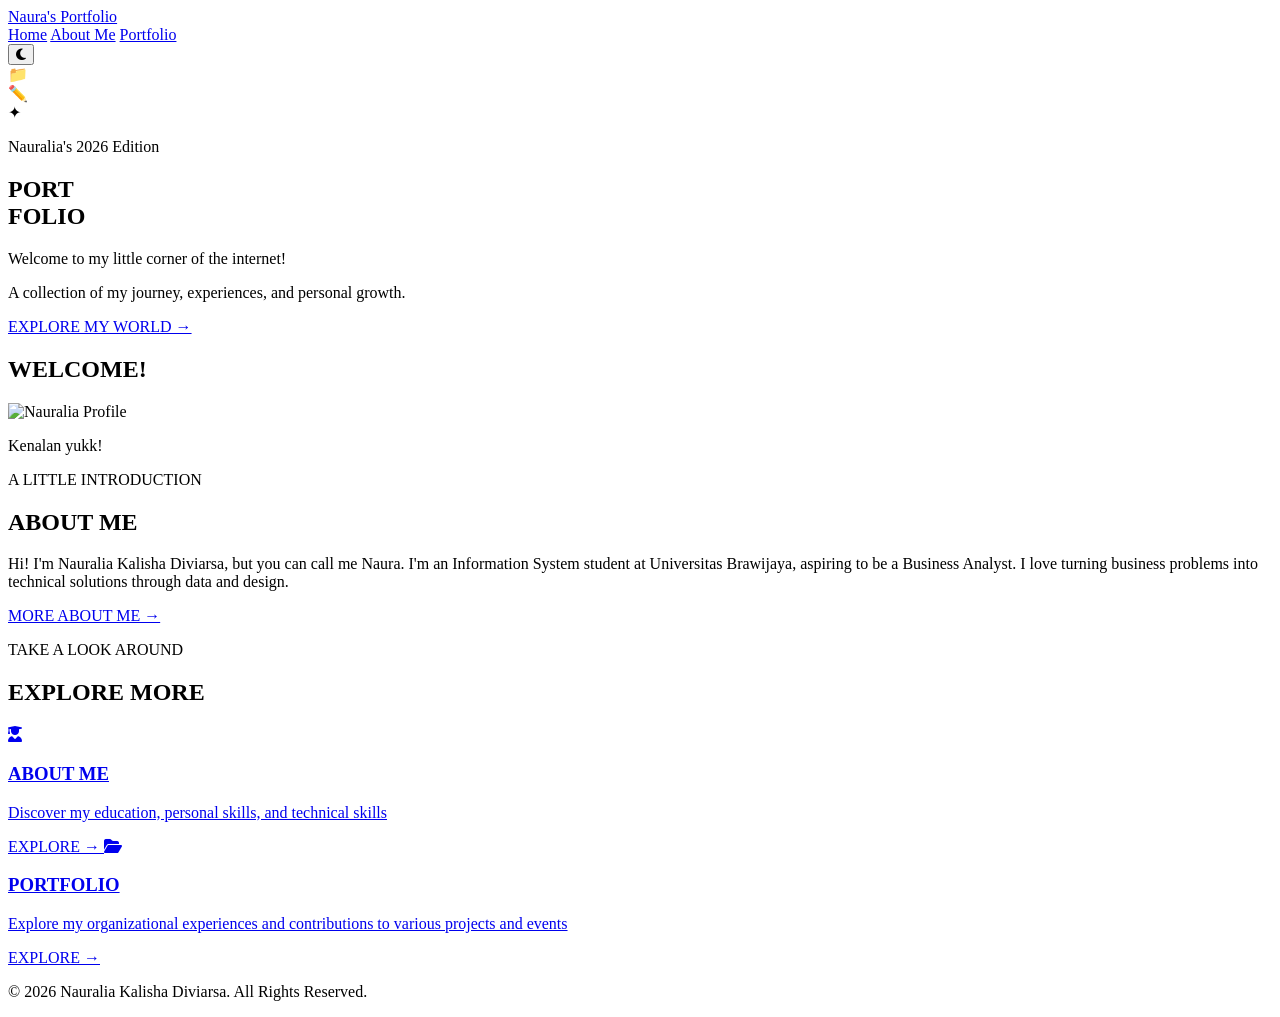
==== index.html @ dfed9130 "Add files via upload" ====
<!DOCTYPE html>
<html lang="en">
<head>
    <meta charset="UTF-8">
    <meta name="viewport" content="width=device-width, initial-scale=1.0">
    <title>Naura's Portfolio</title>
    <link rel="stylesheet" href="css/style.css">
    <script src="js/script.js" defer></script>
    <link href="https://fonts.googleapis.com/css2?family=Press+Start+2P&family=Nunito:wght@400;600;700;800;900&family=Caveat:wght@400;600;700&family=DM+Sans:wght@400;500;600;700&display=swap" rel="stylesheet">
    <link rel="stylesheet" href="https://cdnjs.cloudflare.com/ajax/libs/font-awesome/6.5.2/css/all.min.css">
</head>

<body>

<header class="navbar">
    <a href="index.html" class="logo">Naura's Portfolio</a>
    <nav>
        <a href="index.html" class="active">Home</a>
        <a href="about.html">About Me</a>
        <a href="portfolio.html">Portfolio</a>
    </nav>

    <button id="themeButton" class="theme-button">
        <i class="fas fa-moon"></i>
    </button>
</header>

<main>

    <section class="cover-section">
        <div class="cover-paper">
            <div class="decoration folder">📁</div>
            <div class="decoration pencil">✏️</div>
            <div class="decoration star">✦</div>
            <p class="cover-year">Nauralia's 2026 Edition</p>
            <h1 class="pixel-title">
                PORT<br>FOLIO
            </h1>
            <p class="handwriting">
                Welcome to my little corner of the internet!
            </p>
            <p class="cover-description">
                A collection of my journey, experiences, and personal growth.
            </p>
            <a href="about.html" class="cover-button">
                EXPLORE MY WORLD →
            </a>
        </div>
    </section>

    <section class="intro-section">
        <div class="intro-photo-area">
            <h2 class="hello-title">WELCOME!</h2>
            <div class="photo-paper">
                <img src="images/profile.jpeg" alt="Nauralia Profile">
            </div>
            <p class="handwriting">Kenalan yukk!</p>
        </div>

        <div class="intro-information">
            <p class="section-label">A LITTLE INTRODUCTION</p>
            <h2 class="pixel-heading">ABOUT ME</h2>
            <p>
                Hi! I'm Nauralia Kalisha Diviarsa, but you can call me Naura. I'm an Information
                System student at Universitas Brawijaya, aspiring to be a Business Analyst. I love turning 
                business problems into technical solutions through data and design.
            </p>
            <a href="about.html" class="text-button">
                MORE ABOUT ME →
            </a>
        </div>
    </section>

    <section class="explore-section">
        <p class="section-label">TAKE A LOOK AROUND</p>
        <h2 class="pixel-heading">EXPLORE MORE</h2>
        <div class="explore-grid">
            <a href="about.html" class="explore-card">
                <i class="fas fa-user-graduate"></i>
                <h3>ABOUT ME</h3>
                <p>
                    Discover my education, personal skills, and technical skills
                </p>
                <span>EXPLORE →</span>
            </a>

            <a href="portfolio.html" class="explore-card">
                <i class="fas fa-folder-open"></i>
                <h3>PORTFOLIO</h3>
                <p>
                    Explore my organizational experiences
                    and contributions to various projects and events
                </p>
                <span>EXPLORE →</span>
            </a>
        </div>
    </section>

</main>

<footer>
    <p>© 2026 Nauralia Kalisha Diviarsa. All Rights Reserved.</p>
</footer>

</body>
</html>
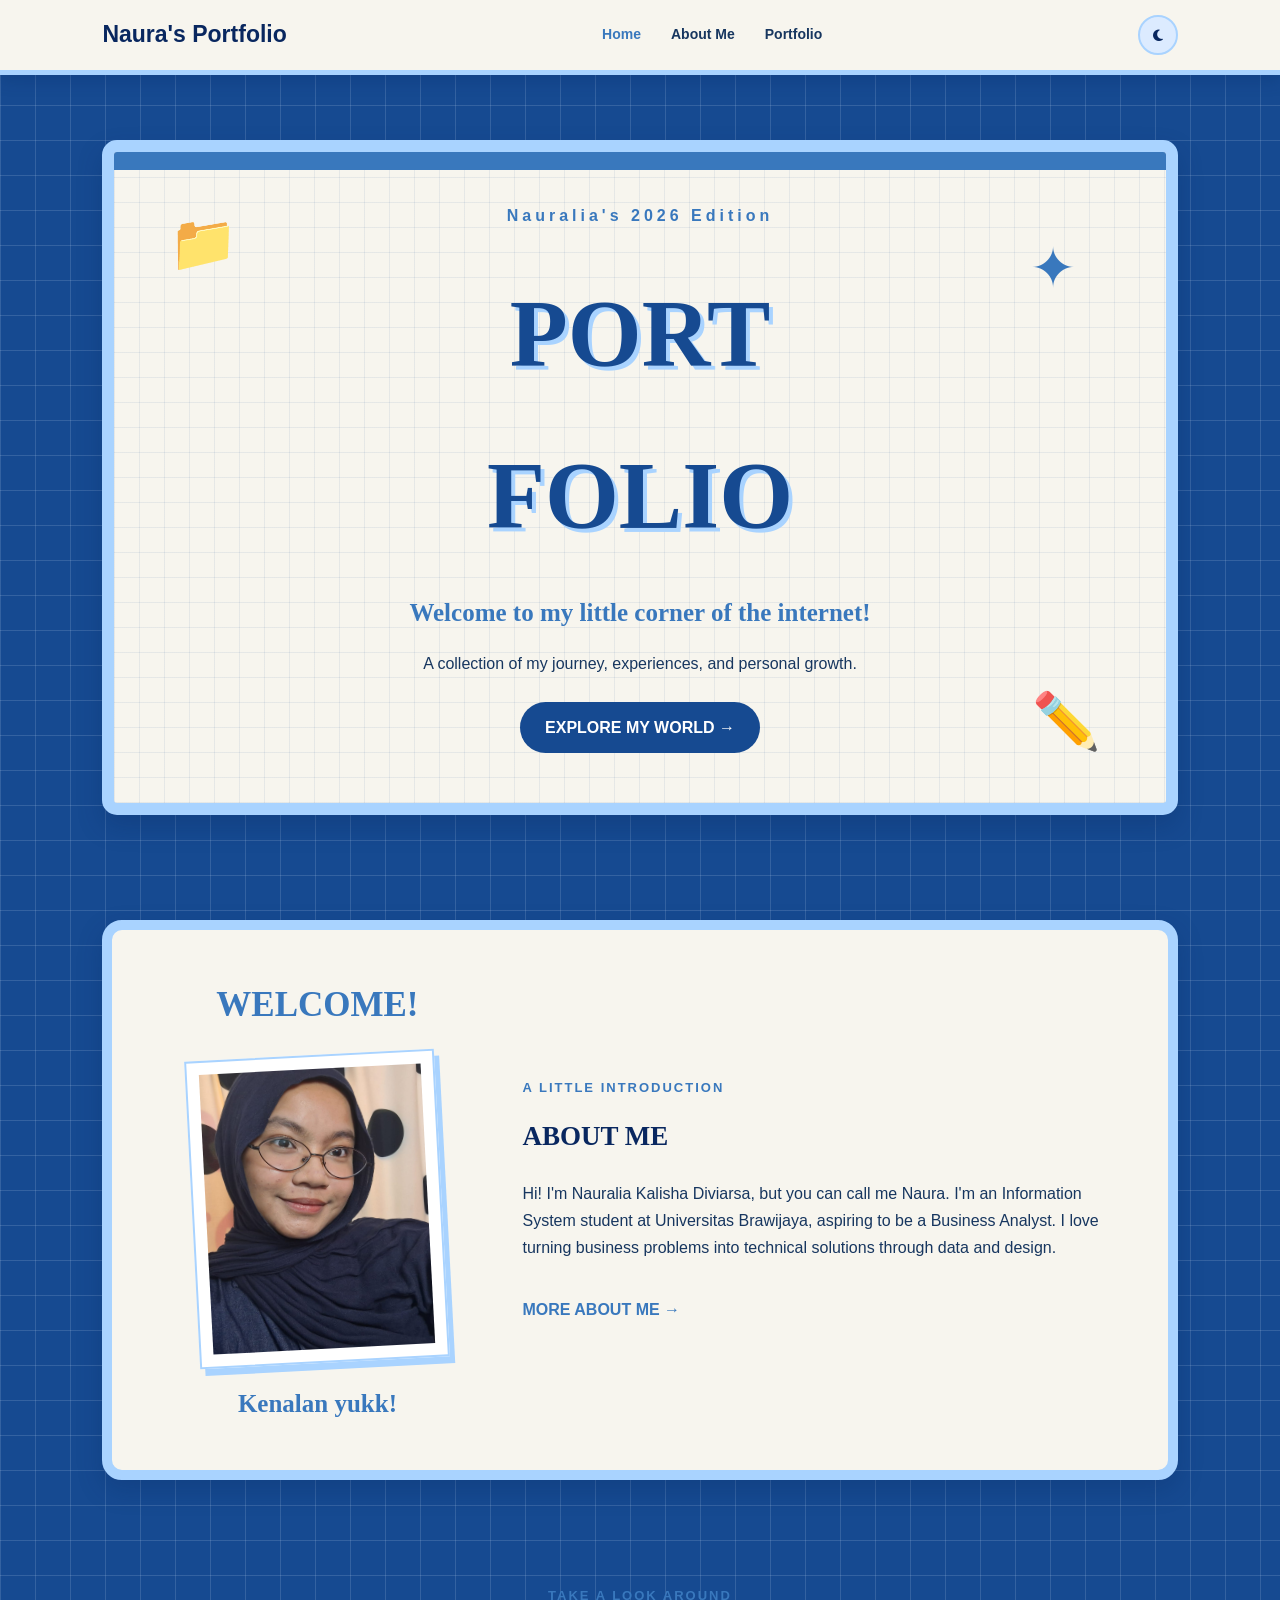
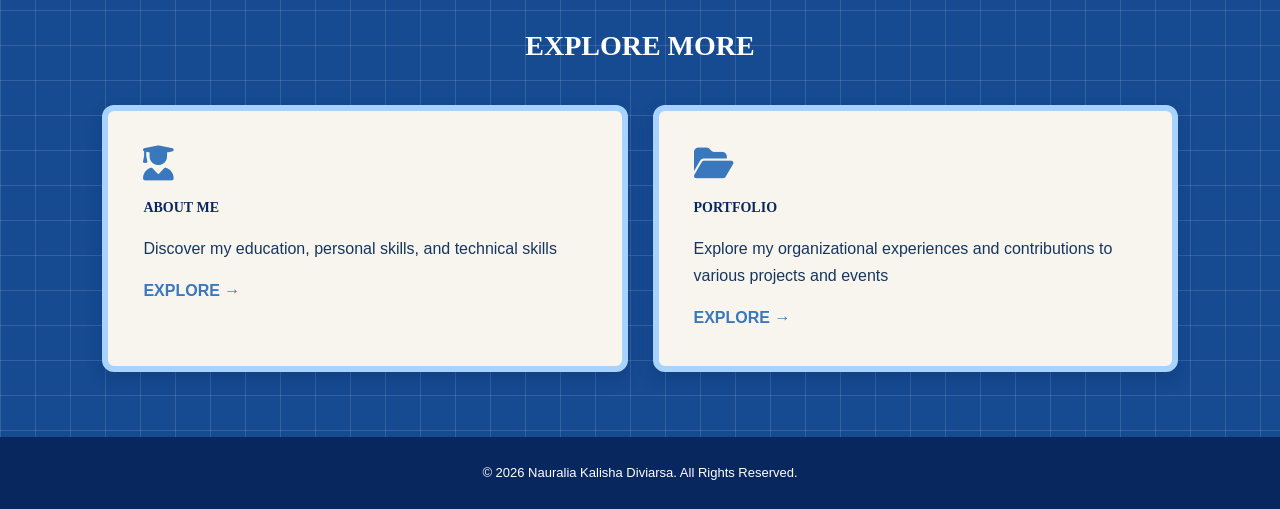
==== commit 06e63a18: "Add files via upload" ====
--- a/index.html
+++ b/index.html
@@ -4,8 +4,8 @@
     <meta charset="UTF-8">
     <meta name="viewport" content="width=device-width, initial-scale=1.0">
     <title>Naura's Portfolio</title>
-    <link rel="stylesheet" href="css/style.css">
-    <script src="js/script.js" defer></script>
+    <link rel="stylesheet" href="style.css">
+    <script src="script.js" defer></script>
     <link href="https://fonts.googleapis.com/css2?family=Press+Start+2P&family=Nunito:wght@400;600;700;800;900&family=Caveat:wght@400;600;700&family=DM+Sans:wght@400;500;600;700&display=swap" rel="stylesheet">
     <link rel="stylesheet" href="https://cdnjs.cloudflare.com/ajax/libs/font-awesome/6.5.2/css/all.min.css">
 </head>
@@ -52,7 +52,7 @@
         <div class="intro-photo-area">
             <h2 class="hello-title">WELCOME!</h2>
             <div class="photo-paper">
-                <img src="images/profile.jpeg" alt="Nauralia Profile">
+                <img src="profile.jpeg" alt="Nauralia Profile">
             </div>
             <p class="handwriting">Kenalan yukk!</p>
         </div>
--- a/style.css
+++ b/style.css
@@ -0,0 +1,909 @@
+@import url('https://fonts.googleapis.com/css2?family=Press+Start+2P&family=Nunito:wght@400;600;700;800;900&family=Caveat:wght@400;600;700&family=DM+Sans:wght@400;500;600;700&display=swap');
+
+:root {
+    --navy: #09275F;
+    --blue: #164A91;
+    --medium-blue: #3978BD;
+    --light-blue: #A9D3FF;
+    --pale-blue: #DCEBFF;
+    --paper: #F7F5EE;
+    --white: #FFFFFF;
+    --text: #17365F;
+    --shadow: rgba(9, 39, 95, 0.25);
+}
+
+body.dark-mode {
+    --navy: #DCEBFF;
+    --blue: #A9D3FF;
+    --medium-blue: #79B5F0;
+    --light-blue: #3978BD;
+    --pale-blue: #17365F;
+    --paper: #234b7b;
+    --white: #10294A;
+    --text: #E6F1FF;
+    --shadow: rgba(0, 0, 0, 0.3);
+}
+
+* {
+    margin: 0;
+    padding: 0;
+    box-sizing: border-box;
+    scroll-behavior: smooth;
+}
+
+body {
+    background-color: var(--blue);
+    background-image:
+        linear-gradient(rgba(220, 235, 255, 0.15) 1px, transparent 1px),
+        linear-gradient(90deg, rgba(220, 235, 255, 0.15) 1px, transparent 1px);
+    background-size: 35px 35px;
+    color: var(--text);
+    font-family: 'Nunito', sans-serif;
+    line-height: 1.7;
+    transition: 0.3s;
+}
+
+a {
+    text-decoration: none;
+    color: inherit;
+}
+
+h1, h2, h3, h4 {
+    color: var(--navy);
+}
+
+p {
+    font-family: 'DM Sans', sans-serif;
+}
+
+.pixel-title,
+.pixel-heading {
+    font-family: 'Press Start 2P', cursive;
+    line-height: 1.7;
+}
+
+.handwriting {
+    font-family: 'Caveat', cursive;
+    font-size: 25px;
+    color: var(--medium-blue);
+    font-weight: 700;
+}
+
+.section-label {
+    font-family: 'Nunito', sans-serif;
+    color: var(--medium-blue);
+    font-weight: 900;
+    font-size: 13px;
+    letter-spacing: 2px;
+    margin-bottom: 15px;
+}
+
+.navbar {
+    display: flex;
+    justify-content: space-between;
+    align-items: center;
+    padding: 15px 8%;
+    background: var(--paper);
+    border-bottom: 5px solid var(--light-blue);
+    position: sticky;
+    top: 0;
+    z-index: 100;
+    box-shadow: 0 5px 15px var(--shadow);
+}
+
+.logo {
+    font-family: 'Nunito', sans-serif;
+    font-size: 23px;
+    font-weight: 900;
+    color: var(--navy);
+}
+
+.navbar nav {
+    display: flex;
+    gap: 30px;
+}
+
+.navbar nav a {
+    font-weight: 900;
+    font-size: 14px;
+}
+
+.navbar nav a:hover,
+.navbar nav a.active {
+    color: var(--medium-blue);
+}
+
+.theme-button {
+    background: var(--pale-blue);
+    border: 2px solid var(--light-blue);
+    border-radius: 50%;
+    width: 40px;
+    height: 40px;
+    color: var(--navy);
+    cursor: pointer;
+}
+
+.cover-section {
+    padding: 65px 8%;
+}
+
+.cover-paper {
+    position: relative;
+    background-color: var(--paper);
+    background-image:
+        linear-gradient(rgba(22, 74, 145, 0.08) 1px, transparent 1px),
+        linear-gradient(90deg, rgba(22, 74, 145, 0.08) 1px, transparent 1px);
+    background-size: 25px 25px;
+    min-height: 500px;
+    border-radius: 15px;
+    border: 12px solid var(--light-blue);
+    box-shadow: 0 12px 25px var(--shadow);
+    display: flex;
+    flex-direction: column;
+    justify-content: center;
+    align-items: center;
+    text-align: center;
+    overflow: hidden;
+    padding: 50px 20px;
+}
+
+.cover-paper::before {
+    content: "";
+    position: absolute;
+    top: 0;
+    left: 0;
+    width: 100%;
+    height: 18px;
+    background: var(--medium-blue);
+}
+
+.cover-year {
+    color: var(--medium-blue);
+    font-weight: 900;
+    letter-spacing: 4px;
+    margin-bottom: 25px;
+}
+
+.cover-paper h1 {
+    font-size: clamp(45px, 8vw, 95px);
+    color: var(--blue);
+    text-shadow: 4px 4px 0 var(--light-blue);
+}
+
+.cover-paper .handwriting {
+    margin-top: 15px;
+}
+
+.cover-description {
+    max-width: 500px;
+    margin-top: 15px;
+}
+
+.cover-button {
+    background: var(--blue);
+    color: white;
+    padding: 12px 25px;
+    border-radius: 30px;
+    margin-top: 25px;
+    font-weight: 900;
+    transition: 0.3s;
+}
+
+.cover-button:hover {
+    background: var(--navy);
+    transform: translateY(-4px);
+}
+
+.decoration {
+    position: absolute;
+    font-size: 55px;
+}
+
+.folder {
+    top: 45px;
+    left: 55px;
+}
+
+.pencil {
+    bottom: 35px;
+    right: 65px;
+}
+
+.star {
+    top: 70px;
+    right: 90px;
+    color: var(--medium-blue);
+}
+
+.intro-section {
+    margin: 40px 8%;
+    padding: 45px;
+    background: var(--paper);
+    border: 10px solid var(--light-blue);
+    border-radius: 20px;
+    box-shadow: 0 10px 25px var(--shadow);
+    display: grid;
+    grid-template-columns: 0.8fr 1.5fr;
+    gap: 45px;
+    align-items: center;
+}
+
+.intro-photo-area {
+    text-align: center;
+}
+
+.hello-title {
+    font-family: 'Press Start 2P', cursive;
+    font-size: 35px;
+    color: var(--medium-blue);
+    margin-bottom: 20px;
+}
+
+.photo-paper {
+    background: white;
+    padding: 12px;
+    border: 2px solid var(--light-blue);
+    box-shadow: 5px 7px 0 var(--light-blue);
+    transform: rotate(-3deg);
+    max-width: 250px;
+    margin: 0 auto 20px;
+}
+
+.photo-paper img {
+    width: 100%;
+    height: 280px;
+    object-fit: cover;
+    display: block;
+}
+
+.intro-photo-area h3 {
+    font-family: 'Nunito', sans-serif;
+    font-size: 19px;
+    margin-top: 20px;
+}
+
+.student-label {
+    color: var(--medium-blue);
+    font-weight: 800;
+    font-size: 13px;
+}
+
+.intro-information p {
+    margin-bottom: 15px;
+}
+
+.intro-information .pixel-heading {
+    font-size: 27px;
+    margin-bottom: 20px;
+}
+
+.mini-information {
+    display: grid;
+    grid-template-columns: repeat(3, 1fr);
+    gap: 12px;
+    margin-top: 25px;
+}
+
+.mini-card {
+    background: var(--pale-blue);
+    padding: 15px;
+    border-radius: 10px;
+    text-align: center;
+}
+
+.mini-card h3 {
+    font-family: 'Nunito', sans-serif;
+    font-size: 25px;
+}
+
+.mini-card p {
+    font-size: 11px;
+    margin: 0;
+}
+
+.text-button {
+    display: inline-block;
+    color: var(--medium-blue);
+    font-weight: 900;
+    margin-top: 20px;
+}
+
+.greeting-section {
+    background: var(--paper);
+    margin: 40px 8%;
+    padding: 55px 25px;
+    text-align: center;
+    border: 7px solid var(--light-blue);
+    border-radius: 20px;
+    box-shadow: 0 8px 20px var(--shadow);
+}
+
+.greeting-section .pixel-heading {
+    font-size: 30px;
+    margin-bottom: 15px;
+}
+
+.blue-button {
+    background: var(--blue);
+    color: white;
+    padding: 13px 25px;
+    border: none;
+    border-radius: 25px;
+    margin-top: 20px;
+    cursor: pointer;
+    font-family: 'Nunito', sans-serif;
+    font-weight: 900;
+}
+
+.blue-button:hover {
+    background: var(--navy);
+}
+
+.explore-section {
+    padding: 65px 8%;
+    text-align: center;
+}
+
+.explore-section .pixel-heading {
+    font-size: 28px;
+    color: white;
+    margin-bottom: 35px;
+}
+
+.explore-grid {
+    display: grid;
+    grid-template-columns: repeat(2, 1fr);
+    gap: 25px;
+}
+
+.explore-card {
+    background: var(--paper);
+    padding: 35px;
+    border: 6px solid var(--light-blue);
+    border-radius: 12px;
+    box-shadow: 0 8px 15px var(--shadow);
+    text-align: left;
+    transition: 0.3s;
+}
+
+.explore-card:hover {
+    transform: translateY(-8px) rotate(-1deg);
+}
+
+.explore-card i {
+    font-size: 35px;
+    color: var(--medium-blue);
+    margin-bottom: 15px;
+}
+
+.explore-card h3 {
+    font-family: 'Press Start 2P', cursive;
+    font-size: 14px;
+    margin-bottom: 15px;
+}
+
+.explore-card span {
+    display: inline-block;
+    color: var(--medium-blue);
+    font-weight: 900;
+    margin-top: 15px;
+}
+
+.page-cover {
+    padding: 55px 8%;
+}
+
+.page-paper {
+    background: var(--paper);
+    background-image:
+        linear-gradient(rgba(22, 74, 145, 0.08) 1px, transparent 1px),
+        linear-gradient(90deg, rgba(22, 74, 145, 0.08) 1px, transparent 1px);
+    background-size: 25px 25px;
+    padding: 65px 20px;
+    text-align: center;
+    border: 10px solid var(--light-blue);
+    border-radius: 15px;
+    box-shadow: 0 10px 20px var(--shadow);
+}
+
+.small-title {
+    font-size: clamp(25px, 5vw, 48px);
+    color: var(--blue);
+}
+
+.page-paper .handwriting {
+    margin-top: 15px;
+}
+
+.about-notebook {
+    margin: 35px 8%;
+    padding: 45px;
+    background: var(--paper);
+    border: 9px solid var(--light-blue);
+    border-radius: 20px;
+    box-shadow: 0 10px 25px var(--shadow);
+    display: grid;
+    grid-template-columns: 0.8fr 1.5fr;
+    gap: 45px;
+    align-items: center;
+}
+
+.notebook-photo {
+    text-align: center;
+}
+
+.notebook-photo h3 {
+    margin-top: 25px;
+    font-family: 'Nunito', sans-serif;
+}
+
+.notebook-photo p {
+    font-size: 14px;
+}
+
+.notebook-content .pixel-heading {
+    font-size: 25px;
+    margin-bottom: 20px;
+}
+
+.notebook-content p {
+    margin-bottom: 15px;
+}
+
+.content-section {
+    padding: 65px 8%;
+}
+
+.content-section > .section-label {
+    color: var(--light-blue);
+}
+
+.content-section > .pixel-heading {
+    color: white;
+    font-size: clamp(20px, 3vw, 30px);
+    margin-bottom: 35px;
+}
+
+.paper-grid {
+    display: grid;
+    grid-template-columns: repeat(2, 1fr);
+    gap: 25px;
+}
+
+.three-columns {
+    grid-template-columns: repeat(3, 1fr);
+}
+
+.paper-card {
+    background: var(--paper);
+    padding: 30px;
+    border-radius: 8px;
+    border: 2px solid var(--light-blue);
+    box-shadow: 7px 8px 0 rgba(9, 39, 95, 0.35);
+    position: relative;
+    transition: 0.3s;
+}
+
+.paper-card:hover {
+    transform: translateY(-5px) rotate(-1deg);
+}
+
+.card-icon {
+    display: block;
+    color: var(--medium-blue);
+    font-size: 28px;
+    margin-bottom: 20px;
+}
+
+.paper-card h3 {
+    font-family: 'Nunito', sans-serif;
+    font-size: 20px;
+    margin-bottom: 12px;
+}
+
+.date-label {
+    display: inline-block;
+    background: var(--pale-blue);
+    color: var(--blue);
+    padding: 6px 12px;
+    border-radius: 20px;
+    font-size: 11px;
+    font-weight: 900;
+    margin-bottom: 15px;
+}
+
+.skill-tags {
+    display: flex;
+    flex-wrap: wrap;
+    gap: 8px;
+}
+
+.skill-tags span {
+    background: var(--pale-blue);
+    color: var(--blue);
+    padding: 7px 12px;
+    border-radius: 20px;
+    font-size: 12px;
+    font-weight: 800;
+}
+
+.award-card h3 {
+    font-size: 17px;
+}
+
+.contents-section {
+    padding: 65px 8%;
+    background: rgba(9, 39, 95, 0.25);
+    text-align: center;
+}
+
+.contents-section > .pixel-heading {
+    color: white;
+    font-size: clamp(20px, 4vw, 32px);
+    margin-bottom: 40px;
+}
+
+.contents-grid {
+    display: grid;
+    grid-template-columns: repeat(2, 1fr);
+    gap: 30px;
+    max-width: 900px;
+    margin: auto;
+}
+
+.contents-card {
+    background: var(--paper);
+    padding: 25px;
+    text-align: left;
+    border-radius: 8px;
+    border: 3px solid var(--light-blue);
+    box-shadow: 8px 9px 0 rgba(9, 39, 95, 0.4);
+    transition: 0.3s;
+    transform: rotate(-1deg);
+}
+
+.contents-card:nth-child(even) {
+    transform: rotate(1deg);
+}
+
+.contents-card:hover {
+    transform: translateY(-8px) rotate(0);
+}
+
+.contents-card span {
+    font-family: 'Press Start 2P', cursive;
+    color: var(--medium-blue);
+    font-size: 20px;
+}
+
+.contents-card h3 {
+    font-family: 'Nunito', sans-serif;
+    font-weight: 900;
+    margin: 15px 0 5px;
+}
+
+.contents-card p {
+    font-size: 13px;
+}
+
+.experience-paper {
+    background: var(--paper);
+    padding: 35px;
+    border: 3px solid var(--light-blue);
+    border-radius: 12px;
+    box-shadow: 8px 9px 0 rgba(9, 39, 95, 0.35);
+    margin-bottom: 35px;
+    position: relative;
+}
+
+.experience-heading {
+    display: flex;
+    align-items: flex-start;
+    gap: 20px;
+}
+
+.project-number {
+    font-family: 'Press Start 2P', cursive;
+    font-size: 25px;
+    color: var(--medium-blue);
+}
+
+.experience-heading h3 {
+    font-family: 'Nunito', sans-serif;
+    font-size: 22px;
+}
+
+.role {
+    color: var(--medium-blue);
+    font-weight: 900;
+    margin-top: 5px;
+}
+
+.experience-line {
+    height: 3px;
+    background: var(--pale-blue);
+    margin: 25px 0;
+}
+
+.experience-paper h4 {
+    font-family: 'Nunito', sans-serif;
+    margin-bottom: 10px;
+    font-size: 18px;
+}
+
+.experience-paper ul {
+    padding-left: 22px;
+    margin-top: 15px;
+}
+
+.experience-paper li {
+    margin-bottom: 10px;
+}
+
+.achievement-sticker {
+    display: inline-block;
+    background: var(--pale-blue);
+    color: var(--blue);
+    padding: 12px 17px;
+    border-radius: 8px;
+    margin-top: 25px;
+    font-size: 13px;
+    font-weight: 900;
+}
+
+.contact-section {
+    margin: 45px 8%;
+    padding: 55px 25px;
+    background: var(--paper);
+    border: 8px solid var(--light-blue);
+    border-radius: 20px;
+    text-align: center;
+    box-shadow: 0 10px 20px var(--shadow);
+}
+
+.contact-section .pixel-heading {
+    font-size: clamp(20px, 4vw, 32px);
+}
+
+.contact-section .handwriting {
+    margin-top: 15px;
+}
+
+.social-links {
+    display: flex;
+    justify-content: center;
+    align-items: center;
+    flex-wrap: wrap;
+    gap: 18px;
+    margin-top: 30px;
+}
+
+.social-item {
+    display: flex;
+    align-items: center;
+    gap: 10px;
+    padding: 13px 20px;
+    background: var(--pale-blue);
+    color: var(--navy);
+    border: 2px solid var(--light-blue);
+    border-radius: 10px;
+    font-weight: 900;
+    transition: 0.3s;
+}
+
+.social-item i {
+    font-size: 23px;
+}
+
+.social-item:hover {
+    transform: translateY(-5px) rotate(-2deg);
+    box-shadow: 4px 5px 0 var(--light-blue);
+}
+
+.works-grid {
+    display: grid;
+    grid-template-columns: repeat(3, minmax(0, 1fr));
+    justify-content: center;
+    align-items: start;
+    gap: 25px;
+    max-width: 1050px;
+    margin: 35px auto;
+}
+.work-card {
+    width: 100%;
+    max-width: 320px;
+    margin: 0 auto;
+    padding: 10px;
+    background-color: white;
+    border: 3px solid var(--light-blue);
+    border-radius: 14px;
+    overflow: hidden;
+    box-shadow: 6px 7px 0 rgba(9, 39, 95, 0.25);
+    transition: 0.3s;
+}
+
+.work-image {
+    width: 100%;
+    height: auto;
+    overflow: hidden;
+    border-radius: 8px;
+    background: transparent;
+}
+
+.work-image img {
+    display: block;
+    width: 100%;
+    height: auto;
+    object-fit: contain;
+    border-radius: 8px;
+}
+
+.works-section > .section-label {
+    color: #A9D3FF;
+    margin-left: 0;
+}
+
+.works-section > .pixel-heading {
+    color: #FFFFFF;
+    font-size: clamp(24px, 3vw, 36px);
+    text-shadow: 3px 3px 0 #09275F;
+    margin-left: 0;
+    padding-left: 0;
+    text-indent: 0;
+}
+
+.works-description {
+    color: #DCEBFF;
+    padding-left: 8%;
+    padding-right: 8%;
+}
+
+.featured-research {
+    grid-column: 1 / -1;
+    width: 100%;
+    max-width: 850px;
+    margin: 15px auto;
+    padding: 16px;
+    border: 3px solid var(--light-blue);
+    border-radius: 22px;
+    background: var(--paper);
+    box-shadow: 5px 6px 0 var(--light-blue);
+}
+
+.featured-research .project-image {
+    width: 100%;
+    height: auto;
+    aspect-ratio: 1.56 / 1;
+    margin: 0;
+    border-radius: 14px;
+    overflow: hidden;
+}
+
+.featured-research .project-image img {
+    width: 100%;
+    height: 100%;
+    object-fit: cover;
+}
+
+.research-caption {
+    display: flex;
+    align-items: center;
+    gap: 9px;
+    margin: 12px 5px;
+}
+
+.research-caption h3 {
+    margin: 0;
+    font-size: 23px;
+    font-weight: 500;
+    color: var(--navy);
+}
+
+.document-icon {
+    font-size: 23px;
+}
+
+.research-description {
+    padding: 0 5px 10px;
+}
+
+.research-description .project-link {
+    display: inline-block;
+    margin-top: 2px;
+    font-size: 15px;
+}
+
+footer {
+    background: var(--navy);
+    color: white;
+    padding: 25px;
+    text-align: center;
+    font-size: 13px;
+}
+
+@media (max-width: 850px) {
+    .intro-section,
+    .about-notebook {
+        grid-template-columns: 1fr;
+    }
+    .three-columns {
+        grid-template-columns: repeat(2, 1fr);
+    }
+    .mini-information {
+        grid-template-columns: 1fr;
+    }
+}
+
+@media (max-width: 600px) {
+    .navbar {
+        flex-wrap: wrap;
+        gap: 15px;
+        padding: 15px 5%;
+    }
+    .navbar nav {
+        order: 3;
+        width: 100%;
+        justify-content: center;
+        gap: 18px;
+    }
+    .navbar nav a {
+        font-size: 12px;
+    }
+    .cover-section,
+    .page-cover {
+        padding: 35px 5%;
+    }
+    .cover-paper {
+        min-height: 400px;
+    }
+    .cover-paper h1 {
+        font-size: 45px;
+    }
+    .intro-section,
+    .about-notebook {
+        margin: 25px 5%;
+        padding: 25px;
+    }
+    .explore-grid,
+    .paper-grid,
+    .three-columns,
+    .contents-grid {
+        grid-template-columns: 1fr;
+    }
+    .content-section {
+        padding: 45px 6%;
+    }
+    .experience-paper {
+        padding: 22px;
+    }
+    .experience-heading {
+        flex-direction: column;
+    }
+    .social-links {
+        flex-direction: column;
+    }
+    .social-item {
+        width: 100%;
+        justify-content: center;
+    }
+}
+
+@media (max-width: 600px) {
+    .coin-gallery {
+        flex-wrap: wrap;
+    }
+    .coin-gallery img {
+        width: 100%;
+        height: auto;
+    }
+}
+
+@media (max-width: 600px) {
+    .featured-research {
+        padding: 10px;
+    }
+
+    .research-caption h3 {
+        font-size: 18px;
+    }
+}
